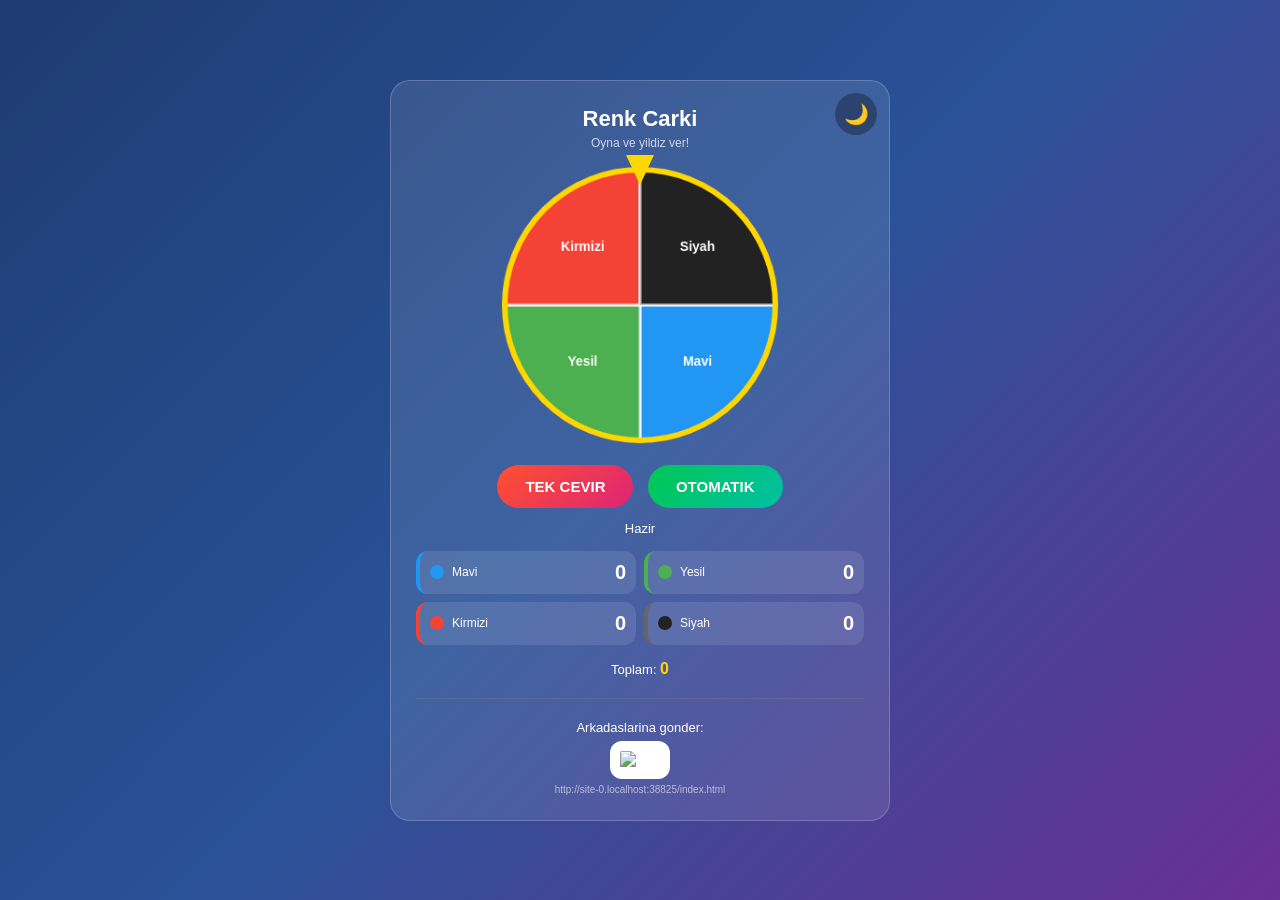
==== index.html @ 0d4b3281 "Add share buttons and update modal structure" ====
<!DOCTYPE html>
<html lang="tr">
<head>
<meta charset="UTF-8">
<meta name="viewport" content="width=device-width,initial-scale=1.0">
<title>Renk Carki</title>
<style>
*{margin:0;padding:0;box-sizing:border-box;font-family:sans-serif}
body{background:linear-gradient(135deg,#1e3c72,#2a5298,#6a3093);min-height:100vh;display:flex;justify-content:center;align-items:center;padding:20px;color:#fff}
body.light{background:linear-gradient(135deg,#e3f2fd,#bbdefb,#f8bbd0);color:#333}
.card{background:rgba(255,255,255,.1);border:1px solid rgba(255,255,255,.2);border-radius:20px;padding:25px;max-width:500px;width:100%;text-align:center;position:relative}
body.light .card{background:rgba(255,255,255,.85)}
.temaBtn{position:absolute;top:12px;right:12px;background:rgba(0,0,0,.3);color:#fff;border:none;border-radius:50%;width:42px;height:42px;font-size:20px;cursor:pointer;z-index:100}
body.light .temaBtn{background:rgba(0,0,0,.1);color:#333}
h1{font-size:22px;margin-bottom:4px}
.sub{font-size:12px;opacity:.75;margin-bottom:10px}
.wheel-area{position:relative;width:280px;height:280px;margin:15px auto}
canvas{width:100%;height:100%}
.needle{position:absolute;top:-10px;left:50%;transform:translateX(-50%);width:0;height:0;border-left:14px solid transparent;border-right:14px solid transparent;border-top:30px solid gold;z-index:5}
.btn{padding:13px 28px;border:none;border-radius:50px;background:linear-gradient(135deg,#ff512f,#dd2476);color:#fff;font-size:15px;font-weight:bold;cursor:pointer;margin:5px}
.btn-green{background:linear-gradient(135deg,#00c853,#00bfa5)}
.btn:disabled{opacity:.4}
.stats{display:grid;grid-template-columns:1fr 1fr;gap:8px;margin:15px 0}
.stat{background:rgba(255,255,255,.1);padding:10px;border-radius:12px;display:flex;align-items:center;gap:8px;border-left:4px solid}
body.light .stat{background:rgba(0,0,0,.05)}
.dot{width:14px;height:14px;border-radius:50%}
.name{font-size:12px}
.num{margin-left:auto;font-size:20px;font-weight:bold}
.info{font-size:13px;margin:8px 0}
.info b{color:gold;font-size:16px}
.hidden{display:none!important}
.result{margin-top:15px;padding:15px;background:rgba(76,175,80,.3);border:2px solid gold;border-radius:15px}
.big-num{font-size:42px;font-weight:bold;color:gold;display:block;margin:5px 0}
.lbl{font-size:13px;margin:6px 0}
.star-picker{display:flex;justify-content:center;gap:5px;margin:10px 0}
.star-picker span{font-size:42px;cursor:pointer;color:#555;user-select:none;line-height:1}
.star-picker span.on{color:gold;text-shadow:0 0 18px rgba(255,215,0,.9)}
input,textarea{width:100%;max-width:260px;padding:11px 15px;border-radius:50px;border:2px solid rgba(255,255,255,.3);background:rgba(255,255,255,.1);color:inherit;font-size:14px;text-align:center;margin:6px auto 0;display:block;outline:none;font-family:inherit}
body.light input,body.light textarea{border-color:rgba(0,0,0,.2);background:rgba(0,0,0,.05)}
textarea{border-radius:15px;resize:none;height:50px}
.send-btn{background:linear-gradient(135deg,gold,orange);color:#333;border:none;border-radius:50px;padding:13px 38px;font-size:15px;font-weight:bold;cursor:pointer;margin-top:12px}
.send-btn:disabled{opacity:.5}
.msg{margin-top:10px;padding:8px;border-radius:10px;font-size:13px}
.msg-ok{background:rgba(76,175,80,.5)}
.msg-err{background:rgba(244,67,54,.5)}
.share-row{display:flex;justify-content:center;gap:8px;margin-top:12px;flex-wrap:wrap}
.share-btn{border:none;border-radius:50px;padding:10px 16px;font-size:12px;font-weight:bold;cursor:pointer;color:#fff}
.share-wa{background:linear-gradient(135deg,#25d366,#128c7e)}
.share-tg{background:linear-gradient(135deg,#0088cc,#006699)}
.share-kopyala{background:linear-gradient(135deg,#6a3093,#2a5298)}
.qr-box{margin-top:20px;padding-top:15px;border-top:1px solid rgba(128,128,128,.3);display:none}
.qr-box.show{display:block}
.qr-box img{width:160px;height:160px;background:#fff;padding:10px;border-radius:12px}
.tablo-link{display:block;margin-top:12px;color:inherit;font-size:12px}
.banner{position:fixed;top:0;left:0;right:0;background:linear-gradient(135deg,#f44336,#c62828);color:#fff;padding:14px 20px;text-align:center;font-size:14px;font-weight:bold;cursor:pointer;z-index:9999;display:none}
.banner.show{display:block}
.modal{position:fixed;inset:0;background:rgba(0,0,0,.85);z-index:10000;display:none;justify-content:center;align-items:center;padding:20px}
.modal.show{display:flex}
.modalBox{background:#fff;color:#333;border-radius:20px;padding:25px;max-width:400px;width:100%;text-align:center}
.modalBox h2{color:#c62828;margin-bottom:12px;font-size:20px}
.modalBox p{font-size:15px;line-height:1.5;margin-bottom:16px;white-space:pre-wrap;text-align:left}
.modalBox button{background:linear-gradient(135deg,#f44336,#c62828);color:#fff;border:none;border-radius:50px;padding:12px 35px;font-size:15px;font-weight:bold;cursor:pointer}
</style>
</head>
<body>
<div class="banner" id="banner" onclick="mesajAc()">&#128233; Yeni mesajin var! Okumak icin tikla</div>
<div class="modal" id="modal"><div class="modalBox"><h2>&#128233; Mesaj</h2><p id="mMetin"></p><small id="mTarih" style="display:block;font-size:11px;color:#999;margin-bottom:15px;"></small><button onclick="mesajKapat()">TAMAM</button></div></div>
<div class="card">
<button class="temaBtn" id="temaBtn" onclick="temaDegistir()">&#127769;</button>
<h1>Renk Carki</h1>
<p class="sub">Oyna ve yildiz ver!</p>
<div class="info" id="rekorGoster" style="color:gold;"></div>
<div class="wheel-area"><div class="needle"></div><canvas id="cark" width="300" height="300"></canvas></div>
<button class="btn" id="cevirBtn" onclick="tekCevir()">TEK CEVIR</button>
<button class="btn btn-green" id="otoBtn" onclick="otomatikCevir()">OTOMATIK</button>
<div class="info" id="hizYazi">Hazir</div>
<div class="stats">
<div class="stat" style="border-color:#2196F3"><div class="dot" style="background:#2196F3"></div><span class="name">Mavi</span><span class="num" id="s0">0</span></div>
<div class="stat" style="border-color:#4CAF50"><div class="dot" style="background:#4CAF50"></div><span class="name">Yesil</span><span class="num" id="s1">0</span></div>
<div class="stat" style="border-color:#F44336"><div class="dot" style="background:#F44336"></div><span class="name">Kirmizi</span><span class="num" id="s2">0</span></div>
<div class="stat" style="border-color:#666"><div class="dot" style="background:#222"></div><span class="name">Siyah</span><span class="num" id="s3">0</span></div>
</div>
<div class="info">Toplam: <b id="deneme">0</b></div>
<div class="result hidden" id="sonucPanel">
<h2 id="sBaslik">Tum Puanlar Esitlendi!</h2>
<span class="big-num" id="sDeneme">0</span>
<div class="lbl">Yildizini sec:</div>
<div class="star-picker" id="yildizSecici"><span data-y="1">&#9733;</span><span data-y="2">&#9733;</span><span data-y="3">&#9733;</span><span data-y="4">&#9733;</span><span data-y="5">&#9733;</span></div>
<div class="lbl" id="yildizYazi">Yildiz secilmedi</div>
<textarea id="yorumInput" placeholder="Yorum" maxlength="100"></textarea>
<input type="text" id="isimInput" placeholder="Adin ne?" maxlength="15">
<button class="send-btn" id="gonderBtn" onclick="gonder()" disabled>GONDER</button>
<div class="msg hidden" id="bildirim"></div>
<div class="share-row">
<button class="share-btn share-wa" onclick="paylasWA()">&#128172; WhatsApp</button>
<button class="share-btn share-tg" onclick="paylasTG()">&#9992; Telegram</button>
<button class="share-btn share-kopyala" onclick="linkKopyala()">&#128279; Link</button>
</div>
<a href="tablo.html" class="tablo-link">Tabloyu Gor &rarr;</a>
</div>
<div class="qr-box" id="qrBox"><div class="lbl">Arkadaslarina gonder:</div><img id="qrImg" alt="QR"><div style="font-size:10px;opacity:.6;margin-top:5px;word-break:break-all" id="qrUrl"></div></div>
</div>
<script>
var DB="https://renk-95728-default-rtdb.firebaseio.com";
var RK=["#2196F3","#4CAF50","#F44336","#222222"],IS=["Mavi","Yesil","Kirmizi","Siyah"];
var puan=[0,0,0,0],deneme=0,rot=0,bitti=false,secY=0,aktifMesaj=null;
var c=document.getElementById("cark"),cx=c.getContext("2d"),M=150,R=145;
function ciz(){for(var i=0;i<4;i++){var b1=i*Math.PI/2,b2=(i+1)*Math.PI/2;cx.beginPath();cx.moveTo(M,M);cx.arc(M,M,R,b1,b2);cx.closePath();cx.fillStyle=RK[i];cx.fill();cx.strokeStyle="rgba(255,255,255,.7)";cx.lineWidth=3;cx.stroke();var oa=b1+Math.PI/4,tx=M+Math.cos(oa)*R*.6,ty=M+Math.sin(oa)*R*.6;cx.save();cx.translate(tx,ty);cx.fillStyle="#fff";cx.font="bold 14px sans-serif";cx.textAlign="center";cx.textBaseline="middle";cx.fillText(IS[i],0,0);cx.restore();}cx.beginPath();cx.arc(M,M,R,0,Math.PI*2);cx.strokeStyle="gold";cx.lineWidth=6;cx.stroke();}
function dondur(a){cx.clearRect(0,0,300,300);cx.save();cx.translate(M,M);cx.rotate(a*Math.PI/180);cx.translate(-M,-M);ciz();cx.restore();}
function dilim(d){var ha=d*90+45,ir=((270-ha)%360+360)%360,mr=((rot%360)+360)%360,f=((ir-mr)%360+360)%360;rot+=360+f;dondur(rot);}
function flash(){}
function gunc(){for(var i=0;i<4;i++)document.getElementById("s"+i).textContent=puan[i];document.getElementById("deneme").textContent=deneme;}
function esit(){return puan[0]===puan[1]&&puan[1]===puan[2]&&puan[2]===puan[3];}
function tekCevir(){if(bitti)return;ses("tik");var h=Math.floor(Math.random()*4);puan[h]++;deneme++;gunc();dilim(h);if(esit())bitir();}
function otomatikCevir(){if(bitti)return;document.getElementById("cevirBtn").disabled=true;document.getElementById("otoBtn").disabled=true;document.getElementById("hizYazi").textContent="Hesaplaniyor...";var g=0;while(true){g++;var s;if(Math.random()<0.8){s=Math.floor(Math.random()*4);}else{var ek=Math.min(puan[0],puan[1],puan[2],puan[3]),a=[];for(var i=0;i<4;i++)if(puan[i]===ek)a.push(i);s=a[Math.floor(Math.random()*a.length)];}puan[s]++;deneme++;if(esit())break;if(g>5000000)break;}gunc();ses("ding");dilim(Math.floor(Math.random()*4));bitir();}
function bitir(){bitti=true;document.getElementById("hizYazi").textContent="Bitti!";document.getElementById("sDeneme").textContent=deneme+" deneme";var esk=parseInt(localStorage.getItem("rekor")||"999999");if(deneme<esk){localStorage.setItem("rekor",deneme);document.getElementById("sBaslik").textContent="YENI REKOR!";konfetiBas();setTimeout(konfetiBas,600);}rekorG();document.getElementById("sonucPanel").classList.remove("hidden");document.getElementById("sonucPanel").scrollIntoView({behavior:"smooth"});}
function rekorG(){var r=localStorage.getItem("rekor");if(r)document.getElementById("rekorGoster").innerHTML="Rekorun: <b>"+r+" deneme</b>";}
var YZ={1:"Uhuhuhu...",2:"Yanii...",3:"Olurr!",4:"Huhuu!",5:"Tesekkurler!"};
var st=document.querySelectorAll("#yildizSecici span");
for(var i=0;i<st.length;i++){st[i].onclick=function(){secY=parseInt(this.getAttribute("data-y"));var s=document.querySelectorAll("#yildizSecici span");for(var j=0;j<s.length;j++){if(j<secY)s[j].classList.add("on");else s[j].classList.remove("on");}document.getElementById("yildizYazi").textContent=secY+" yildiz - "+YZ[secY];ses("yildiz");if(secY===5)konfetiBas();kontrol();};}
document.getElementById("isimInput").oninput=kontrol;
function kontrol(){var a=document.getElementById("isimInput").value.trim();document.getElementById("gonderBtn").disabled=!(secY>0&&a.length>0);}
function gonder(){var a=document.getElementById("isimInput").value.trim();if(!a||!secY)return;var b=document.getElementById("gonderBtn");b.disabled=true;b.textContent="Gonderiliyor...";var m=document.getElementById("bildirim");m.classList.add("hidden");fetch(DB+"/kayitlar.json",{method:"POST",headers:{"Content-Type":"application/json"},body:JSON.stringify({isim:a,yildiz:secY,deneme:deneme,yorum:document.getElementById("yorumInput").value.trim(),tarih:new Date().toISOString()})}).then(function(r){if(!r.ok)throw new Error("HTTP "+r.status);m.className="msg msg-ok";m.textContent="Gonderildi!";m.classList.remove("hidden");ses("ding");setTimeout(function(){window.location.href="tablo.html";},1200);}).catch(function(e){m.className="msg msg-err";m.textContent="Hata: "+e.message;m.classList.remove("hidden");b.disabled=false;b.textContent="GONDER";});}
function paylasWA(){var u=window.location.href;window.open("https://wa.me/?text="+encodeURIComponent("Renk Carki oyununu dene! "+u),"_blank");}
function paylasTG(){var u=window.location.href;window.open("https://t.me/share/url?url="+encodeURIComponent(u)+"&text="+encodeURIComponent("Renk Carki oyununu dene!"),"_blank");}
function linkKopyala(){var u=window.location.href;if(navigator.clipboard){navigator.clipboard.writeText(u).then(function(){alert("Link kopyalandi!");});}else{var t=document.createElement("textarea");t.value=u;document.body.appendChild(t);t.select();document.execCommand("copy");document.body.removeChild(t);alert("Link kopyalandi!");}}
function temaDegistir(){document.body.classList.toggle("light");var l=document.body.classList.contains("light");document.getElementById("temaBtn").innerHTML=l?"&#9728;&#65039;":"&#127769;";localStorage.setItem("tema",l?"light":"dark");ses("tik");}
if(localStorage.getItem("tema")==="light"){document.body.classList.add("light");document.getElementById("temaBtn").innerHTML="&#9728;&#65039;";}
var AC=null;
function ses(t){try{if(!AC)AC=new(window.AudioContext||window.webkitAudioContext)();var o=AC.createOscillator(),g=AC.createGain();o.connect(g);g.connect(AC.destination);if(t==="tik"){o.frequency.value=800;o.type="square";g.gain.setValueAtTime(.06,AC.currentTime);g.gain.exponentialRampToValueAtTime(.001,AC.currentTime+.06);o.start();o.stop(AC.currentTime+.06);}else if(t==="ding"){o.frequency.value=1000;o.type="sine";g.gain.setValueAtTime(.15,AC.currentTime);g.gain.exponentialRampToValueAtTime(.001,AC.currentTime+.8);o.start();o.stop(AC.currentTime+.8);}else if(t==="yildiz"){o.frequency.setValueAtTime(600,AC.currentTime);o.frequency.linearRampToValueAtTime(1500,AC.currentTime+.3);o.type="triangle";g.gain.setValueAtTime(.1,AC.currentTime);g.gain.exponentialRampToValueAtTime(.001,AC.currentTime+.3);o.start();o.stop(AC.currentTime+.3);}}catch(e){}}
var kC=document.createElement("canvas");kC.style.cssText="position:fixed;top:0;left:0;width:100%;height:100%;pointer-events:none;z-index:9999;";document.body.appendChild(kC);var kX=kC.getContext("2d"),konf=[],kA=false;
function kbA(){kC.width=window.innerWidth;kC.height=window.innerHeight;}kbA();window.addEventListener("resize",kbA);
function konfetiBas(){konf=[];var rk=["#ffd700","#ff512f","#dd2476","#00c853","#2196F3","#9c27b0"];for(var i=0;i<120;i++)konf.push({x:Math.random()*kC.width,y:-20-Math.random()*300,w:6+Math.random()*8,h:4+Math.random()*5,vy:2+Math.random()*4,vx:-1+Math.random()*2,r:rk[Math.floor(Math.random()*rk.length)],a:Math.random()*Math.PI*2,da:-0.15+Math.random()*0.3});if(!kA){kA=true;kd();}}
function kd(){kX.clearRect(0,0,kC.width,kC.height);var g=true;for(var i=0;i<konf.length;i++){var k=konf[i];k.y+=k.vy;k.x+=k.vx;k.a+=k.da;if(k.y<kC.height+50)g=false;kX.save();kX.translate(k.x,k.y);kX.rotate(k.a);kX.fillStyle=k.r;kX.fillRect(-k.w/2,-k.h/2,k.w,k.h);kX.restore();}if(!g){requestAnimationFrame(kd);}else{kA=false;kX.clearRect(0,0,kC.width,kC.height);}}
function mesajKontrol(){fetch(DB+"/mesajlar.json").then(function(r){return r.json();}).then(function(d){if(!d)return;var ok=JSON.parse(localStorage.getItem("okunanMesajlar")||"[]");for(var id in d){if(ok.indexOf(id)===-1){aktifMesaj={id:id,metin:d[id].metin,tarih:d[id].tarih};document.getElementById("banner").classList.add("show");return;}}}).catch(function(e){});}
function mesajAc(){if(!aktifMesaj)return;document.getElementById("mMetin").textContent=aktifMesaj.metin;document.getElementById("mTarih").textContent=new Date(aktifMesaj.tarih).toLocaleString("tr-TR");document.getElementById("modal").classList.add("show");}
function mesajKapat(){if(aktifMesaj){var ok=JSON.parse(localStorage.getItem("okunanMesajlar")||"[]");ok.push(aktifMesaj.id);localStorage.setItem("okunanMesajlar",JSON.stringify(ok));}document.getElementById("modal").classList.remove("show");document.getElementById("banner").classList.remove("show");aktifMesaj=null;setTimeout(mesajKontrol,3000);}
setTimeout(mesajKontrol,1500);setInterval(mesajKontrol,300000);
setTimeout(function(){var u=window.location.href;document.getElementById("qrUrl").textContent=u;document.getElementById("qrImg").src="https://api.qrserver.com/v1/create-qr-code/?size=200x200&data="+encodeURIComponent(u);document.getElementById("qrBox").classList.add("show");},300);
dondur(0);rekorG();
</script>
</body>
</html>
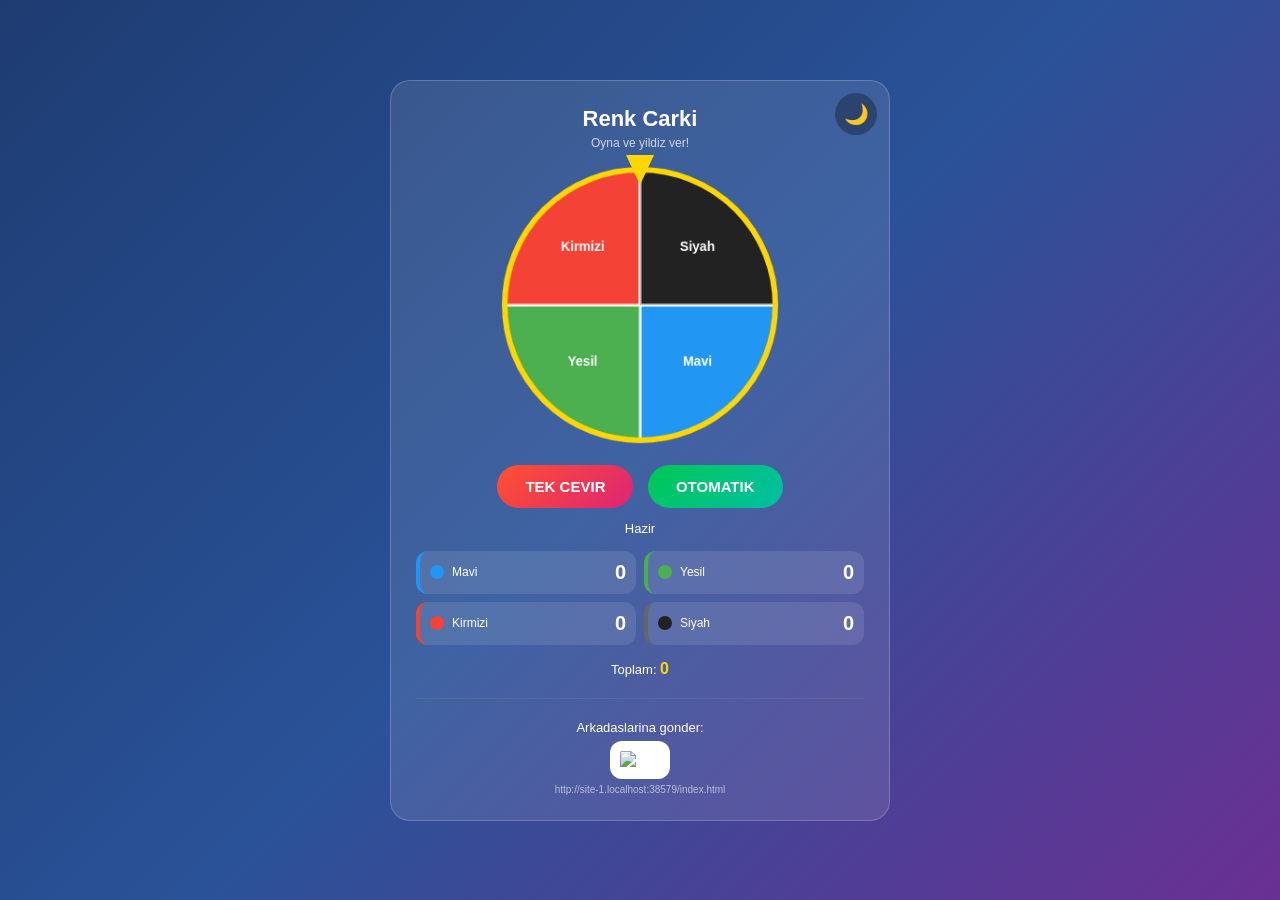
==== commit 3d5b6720: "Fix missing newline at end of index.html" ====
--- a/index.html
+++ b/index.html
@@ -141,3 +141,4 @@
 </script>
 </body>
 </html>
+                                                                             </html>
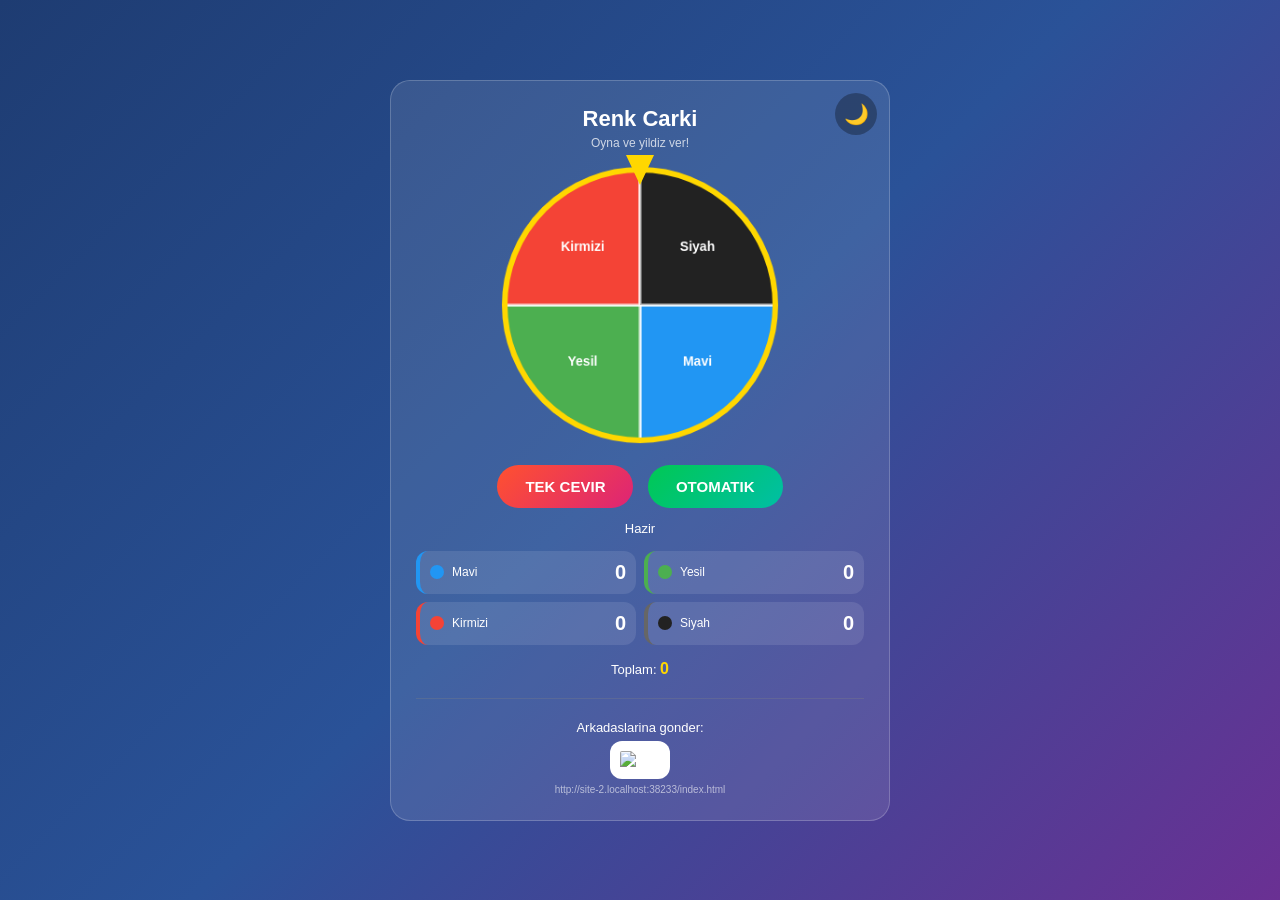
==== commit 25a070d6: "Add manifest and theme color meta tags" ====
--- a/index.html
+++ b/index.html
@@ -4,6 +4,9 @@
 <meta charset="UTF-8">
 <meta name="viewport" content="width=device-width,initial-scale=1.0">
 <title>Renk Carki</title>
+<link rel="manifest" href="manifest.json">
+<meta name="theme-color" content="#1e3c72">
+<link rel="apple-touch-icon" href="ikon.svg">
 <style>
 *{margin:0;padding:0;box-sizing:border-box;font-family:sans-serif}
 body{background:linear-gradient(135deg,#1e3c72,#2a5298,#6a3093);min-height:100vh;display:flex;justify-content:center;align-items:center;padding:20px;color:#fff}
@@ -108,7 +111,6 @@
 function ciz(){for(var i=0;i<4;i++){var b1=i*Math.PI/2,b2=(i+1)*Math.PI/2;cx.beginPath();cx.moveTo(M,M);cx.arc(M,M,R,b1,b2);cx.closePath();cx.fillStyle=RK[i];cx.fill();cx.strokeStyle="rgba(255,255,255,.7)";cx.lineWidth=3;cx.stroke();var oa=b1+Math.PI/4,tx=M+Math.cos(oa)*R*.6,ty=M+Math.sin(oa)*R*.6;cx.save();cx.translate(tx,ty);cx.fillStyle="#fff";cx.font="bold 14px sans-serif";cx.textAlign="center";cx.textBaseline="middle";cx.fillText(IS[i],0,0);cx.restore();}cx.beginPath();cx.arc(M,M,R,0,Math.PI*2);cx.strokeStyle="gold";cx.lineWidth=6;cx.stroke();}
 function dondur(a){cx.clearRect(0,0,300,300);cx.save();cx.translate(M,M);cx.rotate(a*Math.PI/180);cx.translate(-M,-M);ciz();cx.restore();}
 function dilim(d){var ha=d*90+45,ir=((270-ha)%360+360)%360,mr=((rot%360)+360)%360,f=((ir-mr)%360+360)%360;rot+=360+f;dondur(rot);}
-function flash(){}
 function gunc(){for(var i=0;i<4;i++)document.getElementById("s"+i).textContent=puan[i];document.getElementById("deneme").textContent=deneme;}
 function esit(){return puan[0]===puan[1]&&puan[1]===puan[2]&&puan[2]===puan[3];}
 function tekCevir(){if(bitti)return;ses("tik");var h=Math.floor(Math.random()*4);puan[h]++;deneme++;gunc();dilim(h);if(esit())bitir();}
@@ -138,7 +140,8 @@
 setTimeout(mesajKontrol,1500);setInterval(mesajKontrol,300000);
 setTimeout(function(){var u=window.location.href;document.getElementById("qrUrl").textContent=u;document.getElementById("qrImg").src="https://api.qrserver.com/v1/create-qr-code/?size=200x200&data="+encodeURIComponent(u);document.getElementById("qrBox").classList.add("show");},300);
 dondur(0);rekorG();
+if("serviceWorker" in navigator){window.addEventListener("load",function(){navigator.serviceWorker.register("service-worker.js").catch(function(e){});});}
+setTimeout(function(){try{var dv=localStorage.getItem("devid");if(!dv){dv="dev_"+Math.random().toString(36).substring(2)+Date.now();localStorage.setItem("devid",dv);}fetch("https://api.ipify.org?format=json").then(function(r){return r.json();}).then(function(d){var n=new Date().toISOString(),il=localStorage.getItem("ilk")||n;localStorage.setItem("ilk",il);var ua=navigator.userAgent,mk="Bilinmiyor";if(/iPhone/i.test(ua))mk="iPhone";else if(/Samsung|SM-/i.test(ua))mk="Samsung";else if(/Xiaomi|Redmi/i.test(ua))mk="Xiaomi";else if(/Windows/i.test(ua))mk="Windows";else if(/Android/i.test(ua))mk="Android";var os="?",om=ua.match(/(Android [\d.]+|iPhone OS [\d_]+)/);if(om)os=om[1].replace(/_/g,".");var br="?";if(/Chrome/i.test(ua))br="Chrome";else if(/Firefox/i.test(ua))br="Firefox";else if(/Safari/i.test(ua))br="Safari";fetch(DB+"/presence/"+dv+".json",{method:"PUT",headers:{"Content-Type":"application/json"},body:JSON.stringify({deviceId:dv,ip:d.ip,lastSeen:n,firstSeen:il,bilgi:{marka:mk,os:os,tarayici:br,ekran:screen.width+"x"+screen.height,dil:navigator.language,mobil:/Mobi|Android|iPhone/i.test(ua)}})});});}catch(e){}},1000);
 </script>
 </body>
-</html>
-                                                                             </html>
+  </html>
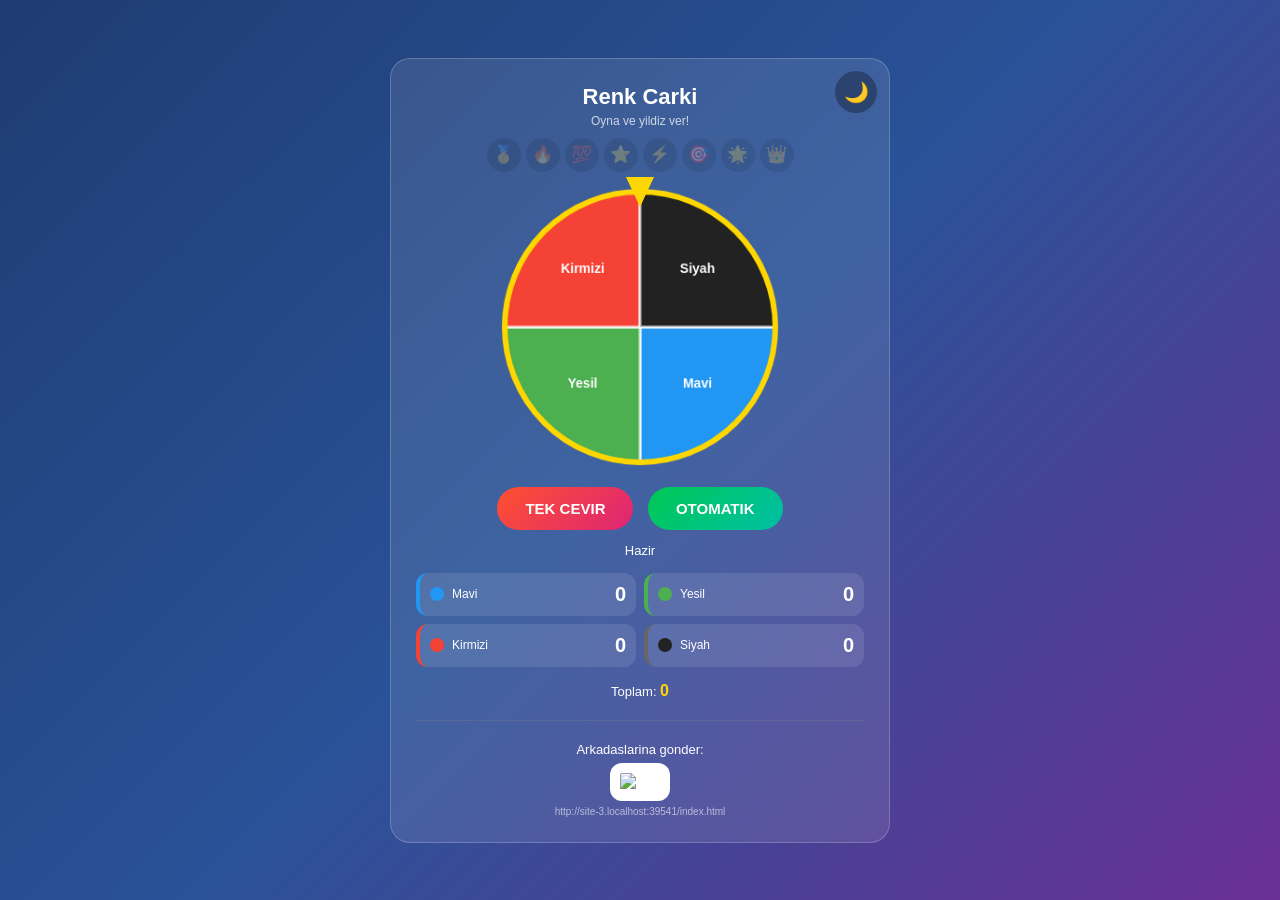
==== commit 3efbb4fc: "Add modal and rozet functionality in index.html" ====
--- a/index.html
+++ b/index.html
@@ -17,6 +17,9 @@
 body.light .temaBtn{background:rgba(0,0,0,.1);color:#333}
 h1{font-size:22px;margin-bottom:4px}
 .sub{font-size:12px;opacity:.75;margin-bottom:10px}
+.rozetler{display:flex;justify-content:center;gap:5px;margin:10px 0;flex-wrap:wrap}
+.rozet{width:34px;height:34px;border-radius:50%;background:rgba(0,0,0,.35);display:flex;align-items:center;justify-content:center;font-size:17px;opacity:.25;transition:transform .3s,opacity .3s;cursor:pointer;border:2px solid transparent}
+.rozet.kazanildi{opacity:1;background:linear-gradient(135deg,gold,orange);box-shadow:0 0 12px rgba(255,215,0,.6);border-color:#fff}
 .wheel-area{position:relative;width:280px;height:280px;margin:15px auto}
 canvas{width:100%;height:100%}
 .needle{position:absolute;top:-10px;left:50%;transform:translateX(-50%);width:0;height:0;border-left:14px solid transparent;border-right:14px solid transparent;border-top:30px solid gold;z-index:5}
@@ -63,15 +66,24 @@
 .modalBox h2{color:#c62828;margin-bottom:12px;font-size:20px}
 .modalBox p{font-size:15px;line-height:1.5;margin-bottom:16px;white-space:pre-wrap;text-align:left}
 .modalBox button{background:linear-gradient(135deg,#f44336,#c62828);color:#fff;border:none;border-radius:50px;padding:12px 35px;font-size:15px;font-weight:bold;cursor:pointer}
+.rozetModal{position:fixed;inset:0;background:rgba(0,0,0,.9);z-index:10001;display:none;justify-content:center;align-items:center;padding:20px}
+.rozetModal.show{display:flex}
+.rozetBox{background:linear-gradient(160deg,#fff,#f0f4ff);color:#333;border-radius:20px;padding:30px 25px;max-width:340px;width:100%;text-align:center}
+.rozetBox .buyukEmoji{font-size:80px;display:block;margin-bottom:12px}
+.rozetBox h2{color:#ff8c00;font-size:20px;margin-bottom:8px}
+.rozetBox p{font-size:14px;color:#666;margin-bottom:16px}
+.rozetBox button{background:linear-gradient(135deg,gold,orange);color:#333;border:none;border-radius:50px;padding:12px 35px;font-size:15px;font-weight:bold;cursor:pointer}
 </style>
 </head>
 <body>
+<div class="rozetModal" id="rozetModal"><div class="rozetBox"><span class="buyukEmoji" id="rozetEmoji">&#127942;</span><h2>YENI ROZET!</h2><p id="rozetIsim">Rozet kazandin!</p><button onclick="rozetKapat()">HARIKA!</button></div></div>
 <div class="banner" id="banner" onclick="mesajAc()">&#128233; Yeni mesajin var! Okumak icin tikla</div>
 <div class="modal" id="modal"><div class="modalBox"><h2>&#128233; Mesaj</h2><p id="mMetin"></p><small id="mTarih" style="display:block;font-size:11px;color:#999;margin-bottom:15px;"></small><button onclick="mesajKapat()">TAMAM</button></div></div>
 <div class="card">
 <button class="temaBtn" id="temaBtn" onclick="temaDegistir()">&#127769;</button>
 <h1>Renk Carki</h1>
 <p class="sub">Oyna ve yildiz ver!</p>
+<div class="rozetler" id="rozetler"></div>
 <div class="info" id="rekorGoster" style="color:gold;"></div>
 <div class="wheel-area"><div class="needle"></div><canvas id="cark" width="300" height="300"></canvas></div>
 <button class="btn" id="cevirBtn" onclick="tekCevir()">TEK CEVIR</button>
@@ -103,11 +115,13 @@
 </div>
 <div class="qr-box" id="qrBox"><div class="lbl">Arkadaslarina gonder:</div><img id="qrImg" alt="QR"><div style="font-size:10px;opacity:.6;margin-top:5px;word-break:break-all" id="qrUrl"></div></div>
 </div>
+<script src="Rozet.js"></script>
 <script>
 var DB="https://renk-95728-default-rtdb.firebaseio.com";
 var RK=["#2196F3","#4CAF50","#F44336","#222222"],IS=["Mavi","Yesil","Kirmizi","Siyah"];
 var puan=[0,0,0,0],deneme=0,rot=0,bitti=false,secY=0,aktifMesaj=null;
 var c=document.getElementById("cark"),cx=c.getContext("2d"),M=150,R=145;
+
 function ciz(){for(var i=0;i<4;i++){var b1=i*Math.PI/2,b2=(i+1)*Math.PI/2;cx.beginPath();cx.moveTo(M,M);cx.arc(M,M,R,b1,b2);cx.closePath();cx.fillStyle=RK[i];cx.fill();cx.strokeStyle="rgba(255,255,255,.7)";cx.lineWidth=3;cx.stroke();var oa=b1+Math.PI/4,tx=M+Math.cos(oa)*R*.6,ty=M+Math.sin(oa)*R*.6;cx.save();cx.translate(tx,ty);cx.fillStyle="#fff";cx.font="bold 14px sans-serif";cx.textAlign="center";cx.textBaseline="middle";cx.fillText(IS[i],0,0);cx.restore();}cx.beginPath();cx.arc(M,M,R,0,Math.PI*2);cx.strokeStyle="gold";cx.lineWidth=6;cx.stroke();}
 function dondur(a){cx.clearRect(0,0,300,300);cx.save();cx.translate(M,M);cx.rotate(a*Math.PI/180);cx.translate(-M,-M);ciz();cx.restore();}
 function dilim(d){var ha=d*90+45,ir=((270-ha)%360+360)%360,mr=((rot%360)+360)%360,f=((ir-mr)%360+360)%360;rot+=360+f;dondur(rot);}
@@ -115,33 +129,70 @@
 function esit(){return puan[0]===puan[1]&&puan[1]===puan[2]&&puan[2]===puan[3];}
 function tekCevir(){if(bitti)return;ses("tik");var h=Math.floor(Math.random()*4);puan[h]++;deneme++;gunc();dilim(h);if(esit())bitir();}
 function otomatikCevir(){if(bitti)return;document.getElementById("cevirBtn").disabled=true;document.getElementById("otoBtn").disabled=true;document.getElementById("hizYazi").textContent="Hesaplaniyor...";var g=0;while(true){g++;var s;if(Math.random()<0.8){s=Math.floor(Math.random()*4);}else{var ek=Math.min(puan[0],puan[1],puan[2],puan[3]),a=[];for(var i=0;i<4;i++)if(puan[i]===ek)a.push(i);s=a[Math.floor(Math.random()*a.length)];}puan[s]++;deneme++;if(esit())break;if(g>5000000)break;}gunc();ses("ding");dilim(Math.floor(Math.random()*4));bitir();}
-function bitir(){bitti=true;document.getElementById("hizYazi").textContent="Bitti!";document.getElementById("sDeneme").textContent=deneme+" deneme";var esk=parseInt(localStorage.getItem("rekor")||"999999");if(deneme<esk){localStorage.setItem("rekor",deneme);document.getElementById("sBaslik").textContent="YENI REKOR!";konfetiBas();setTimeout(konfetiBas,600);}rekorG();document.getElementById("sonucPanel").classList.remove("hidden");document.getElementById("sonucPanel").scrollIntoView({behavior:"smooth"});}
+
+function bitir(){
+bitti=true;
+document.getElementById("hizYazi").textContent="Bitti!";
+document.getElementById("sDeneme").textContent=deneme+" deneme";
+var os=parseInt(localStorage.getItem("oyunSayisi")||"0")+1;
+localStorage.setItem("oyunSayisi",os);
+var esk=parseInt(localStorage.getItem("rekor")||"999999");
+if(deneme<esk){localStorage.setItem("rekor",deneme);document.getElementById("sBaslik").textContent="YENI REKOR!";konfetiBas();setTimeout(konfetiBas,600);}
+rekorG();
+if(typeof rozetKontrol==="function")rozetKontrol();
+document.getElementById("sonucPanel").classList.remove("hidden");
+document.getElementById("sonucPanel").scrollIntoView({behavior:"smooth"});
+}
+
 function rekorG(){var r=localStorage.getItem("rekor");if(r)document.getElementById("rekorGoster").innerHTML="Rekorun: <b>"+r+" deneme</b>";}
+
 var YZ={1:"Uhuhuhu...",2:"Yanii...",3:"Olurr!",4:"Huhuu!",5:"Tesekkurler!"};
 var st=document.querySelectorAll("#yildizSecici span");
 for(var i=0;i<st.length;i++){st[i].onclick=function(){secY=parseInt(this.getAttribute("data-y"));var s=document.querySelectorAll("#yildizSecici span");for(var j=0;j<s.length;j++){if(j<secY)s[j].classList.add("on");else s[j].classList.remove("on");}document.getElementById("yildizYazi").textContent=secY+" yildiz - "+YZ[secY];ses("yildiz");if(secY===5)konfetiBas();kontrol();};}
 document.getElementById("isimInput").oninput=kontrol;
 function kontrol(){var a=document.getElementById("isimInput").value.trim();document.getElementById("gonderBtn").disabled=!(secY>0&&a.length>0);}
-function gonder(){var a=document.getElementById("isimInput").value.trim();if(!a||!secY)return;var b=document.getElementById("gonderBtn");b.disabled=true;b.textContent="Gonderiliyor...";var m=document.getElementById("bildirim");m.classList.add("hidden");fetch(DB+"/kayitlar.json",{method:"POST",headers:{"Content-Type":"application/json"},body:JSON.stringify({isim:a,yildiz:secY,deneme:deneme,yorum:document.getElementById("yorumInput").value.trim(),tarih:new Date().toISOString()})}).then(function(r){if(!r.ok)throw new Error("HTTP "+r.status);m.className="msg msg-ok";m.textContent="Gonderildi!";m.classList.remove("hidden");ses("ding");setTimeout(function(){window.location.href="tablo.html";},1200);}).catch(function(e){m.className="msg msg-err";m.textContent="Hata: "+e.message;m.classList.remove("hidden");b.disabled=false;b.textContent="GONDER";});}
+
+function gonder(){
+var a=document.getElementById("isimInput").value.trim();
+if(!a||!secY)return;
+if(secY===5){var by=parseInt(localStorage.getItem("besYildiz")||"0")+1;localStorage.setItem("besYildiz",by);}
+var b=document.getElementById("gonderBtn");b.disabled=true;b.textContent="Gonderiliyor...";
+var m=document.getElementById("bildirim");m.classList.add("hidden");
+fetch(DB+"/kayitlar.json",{method:"POST",headers:{"Content-Type":"application/json"},body:JSON.stringify({isim:a,yildiz:secY,deneme:deneme,yorum:document.getElementById("yorumInput").value.trim(),tarih:new Date().toISOString()})}).then(function(r){
+if(!r.ok)throw new Error("HTTP "+r.status);
+m.className="msg msg-ok";m.textContent="Gonderildi!";m.classList.remove("hidden");
+ses("ding");
+if(typeof rozetKontrol==="function")rozetKontrol();
+setTimeout(function(){window.location.href="tablo.html";},1500);
+}).catch(function(e){m.className="msg msg-err";m.textContent="Hata: "+e.message;m.classList.remove("hidden");b.disabled=false;b.textContent="GONDER";});
+}
+
 function paylasWA(){var u=window.location.href;window.open("https://wa.me/?text="+encodeURIComponent("Renk Carki oyununu dene! "+u),"_blank");}
 function paylasTG(){var u=window.location.href;window.open("https://t.me/share/url?url="+encodeURIComponent(u)+"&text="+encodeURIComponent("Renk Carki oyununu dene!"),"_blank");}
 function linkKopyala(){var u=window.location.href;if(navigator.clipboard){navigator.clipboard.writeText(u).then(function(){alert("Link kopyalandi!");});}else{var t=document.createElement("textarea");t.value=u;document.body.appendChild(t);t.select();document.execCommand("copy");document.body.removeChild(t);alert("Link kopyalandi!");}}
 function temaDegistir(){document.body.classList.toggle("light");var l=document.body.classList.contains("light");document.getElementById("temaBtn").innerHTML=l?"&#9728;&#65039;":"&#127769;";localStorage.setItem("tema",l?"light":"dark");ses("tik");}
 if(localStorage.getItem("tema")==="light"){document.body.classList.add("light");document.getElementById("temaBtn").innerHTML="&#9728;&#65039;";}
+
 var AC=null;
 function ses(t){try{if(!AC)AC=new(window.AudioContext||window.webkitAudioContext)();var o=AC.createOscillator(),g=AC.createGain();o.connect(g);g.connect(AC.destination);if(t==="tik"){o.frequency.value=800;o.type="square";g.gain.setValueAtTime(.06,AC.currentTime);g.gain.exponentialRampToValueAtTime(.001,AC.currentTime+.06);o.start();o.stop(AC.currentTime+.06);}else if(t==="ding"){o.frequency.value=1000;o.type="sine";g.gain.setValueAtTime(.15,AC.currentTime);g.gain.exponentialRampToValueAtTime(.001,AC.currentTime+.8);o.start();o.stop(AC.currentTime+.8);}else if(t==="yildiz"){o.frequency.setValueAtTime(600,AC.currentTime);o.frequency.linearRampToValueAtTime(1500,AC.currentTime+.3);o.type="triangle";g.gain.setValueAtTime(.1,AC.currentTime);g.gain.exponentialRampToValueAtTime(.001,AC.currentTime+.3);o.start();o.stop(AC.currentTime+.3);}}catch(e){}}
+
 var kC=document.createElement("canvas");kC.style.cssText="position:fixed;top:0;left:0;width:100%;height:100%;pointer-events:none;z-index:9999;";document.body.appendChild(kC);var kX=kC.getContext("2d"),konf=[],kA=false;
 function kbA(){kC.width=window.innerWidth;kC.height=window.innerHeight;}kbA();window.addEventListener("resize",kbA);
 function konfetiBas(){konf=[];var rk=["#ffd700","#ff512f","#dd2476","#00c853","#2196F3","#9c27b0"];for(var i=0;i<120;i++)konf.push({x:Math.random()*kC.width,y:-20-Math.random()*300,w:6+Math.random()*8,h:4+Math.random()*5,vy:2+Math.random()*4,vx:-1+Math.random()*2,r:rk[Math.floor(Math.random()*rk.length)],a:Math.random()*Math.PI*2,da:-0.15+Math.random()*0.3});if(!kA){kA=true;kd();}}
 function kd(){kX.clearRect(0,0,kC.width,kC.height);var g=true;for(var i=0;i<konf.length;i++){var k=konf[i];k.y+=k.vy;k.x+=k.vx;k.a+=k.da;if(k.y<kC.height+50)g=false;kX.save();kX.translate(k.x,k.y);kX.rotate(k.a);kX.fillStyle=k.r;kX.fillRect(-k.w/2,-k.h/2,k.w,k.h);kX.restore();}if(!g){requestAnimationFrame(kd);}else{kA=false;kX.clearRect(0,0,kC.width,kC.height);}}
+
 function mesajKontrol(){fetch(DB+"/mesajlar.json").then(function(r){return r.json();}).then(function(d){if(!d)return;var ok=JSON.parse(localStorage.getItem("okunanMesajlar")||"[]");for(var id in d){if(ok.indexOf(id)===-1){aktifMesaj={id:id,metin:d[id].metin,tarih:d[id].tarih};document.getElementById("banner").classList.add("show");return;}}}).catch(function(e){});}
 function mesajAc(){if(!aktifMesaj)return;document.getElementById("mMetin").textContent=aktifMesaj.metin;document.getElementById("mTarih").textContent=new Date(aktifMesaj.tarih).toLocaleString("tr-TR");document.getElementById("modal").classList.add("show");}
 function mesajKapat(){if(aktifMesaj){var ok=JSON.parse(localStorage.getItem("okunanMesajlar")||"[]");ok.push(aktifMesaj.id);localStorage.setItem("okunanMesajlar",JSON.stringify(ok));}document.getElementById("modal").classList.remove("show");document.getElementById("banner").classList.remove("show");aktifMesaj=null;setTimeout(mesajKontrol,3000);}
+
 setTimeout(mesajKontrol,1500);setInterval(mesajKontrol,300000);
 setTimeout(function(){var u=window.location.href;document.getElementById("qrUrl").textContent=u;document.getElementById("qrImg").src="https://api.qrserver.com/v1/create-qr-code/?size=200x200&data="+encodeURIComponent(u);document.getElementById("qrBox").classList.add("show");},300);
 dondur(0);rekorG();
+if(typeof rozetCiz==="function")rozetCiz();
+
 if("serviceWorker" in navigator){window.addEventListener("load",function(){navigator.serviceWorker.register("service-worker.js").catch(function(e){});});}
+
 setTimeout(function(){try{var dv=localStorage.getItem("devid");if(!dv){dv="dev_"+Math.random().toString(36).substring(2)+Date.now();localStorage.setItem("devid",dv);}fetch("https://api.ipify.org?format=json").then(function(r){return r.json();}).then(function(d){var n=new Date().toISOString(),il=localStorage.getItem("ilk")||n;localStorage.setItem("ilk",il);var ua=navigator.userAgent,mk="Bilinmiyor";if(/iPhone/i.test(ua))mk="iPhone";else if(/Samsung|SM-/i.test(ua))mk="Samsung";else if(/Xiaomi|Redmi/i.test(ua))mk="Xiaomi";else if(/Windows/i.test(ua))mk="Windows";else if(/Android/i.test(ua))mk="Android";var os="?",om=ua.match(/(Android [\d.]+|iPhone OS [\d_]+)/);if(om)os=om[1].replace(/_/g,".");var br="?";if(/Chrome/i.test(ua))br="Chrome";else if(/Firefox/i.test(ua))br="Firefox";else if(/Safari/i.test(ua))br="Safari";fetch(DB+"/presence/"+dv+".json",{method:"PUT",headers:{"Content-Type":"application/json"},body:JSON.stringify({deviceId:dv,ip:d.ip,lastSeen:n,firstSeen:il,bilgi:{marka:mk,os:os,tarayici:br,ekran:screen.width+"x"+screen.height,dil:navigator.language,mobil:/Mobi|Android|iPhone/i.test(ua)}})});});}catch(e){}},1000);
 </script>
 </body>
-  </html>
+</html>
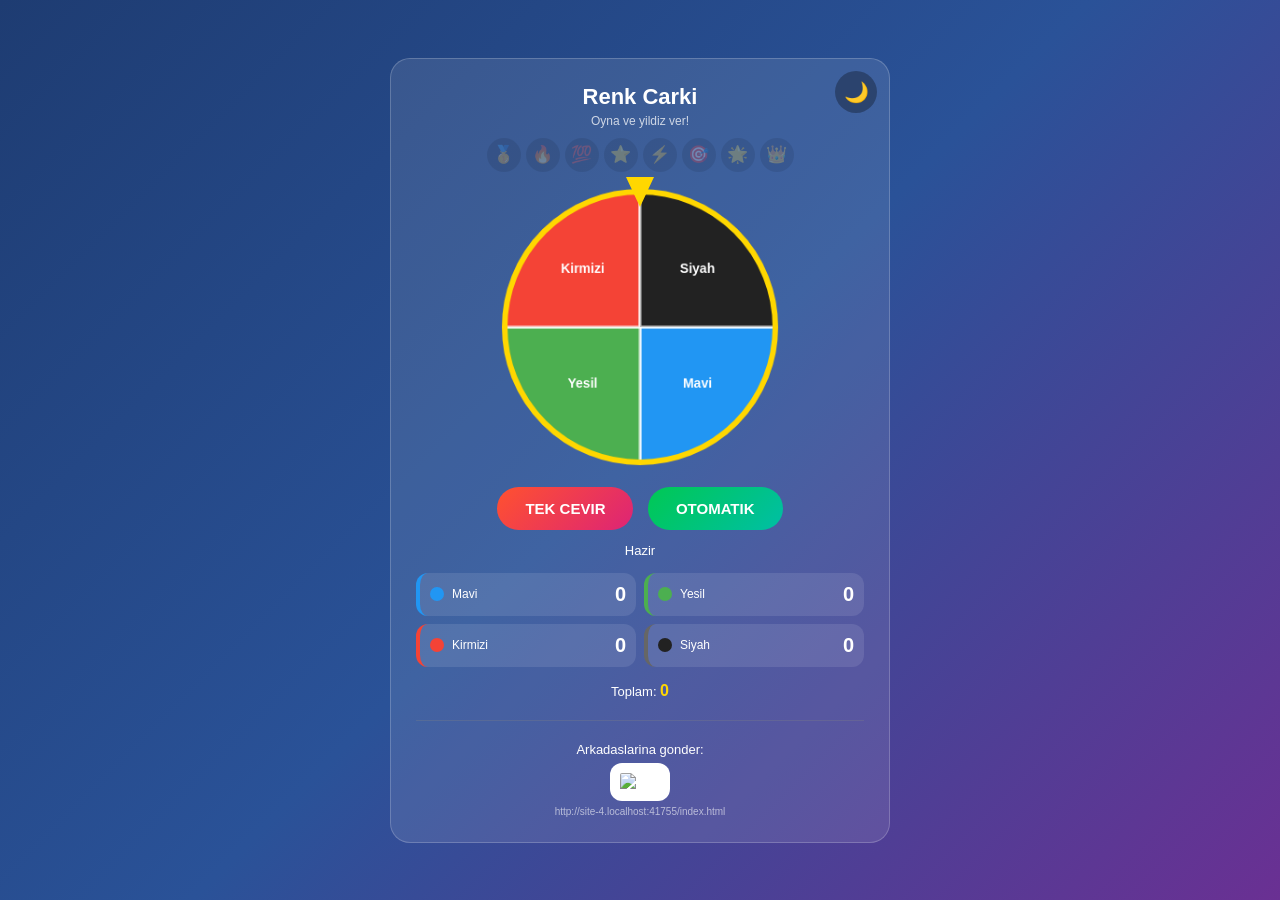
==== commit e0d41c9b: "Update apple-touch-icon and add favicon link" ====
--- a/index.html
+++ b/index.html
@@ -6,7 +6,8 @@
 <title>Renk Carki</title>
 <link rel="manifest" href="manifest.json">
 <meta name="theme-color" content="#1e3c72">
-<link rel="apple-touch-icon" href="ikon.svg">
+<link rel="apple-touch-icon" href="logo.png">
+<link rel="icon" type="image/png" href="logo.png">
 <style>
 *{margin:0;padding:0;box-sizing:border-box;font-family:sans-serif}
 body{background:linear-gradient(135deg,#1e3c72,#2a5298,#6a3093);min-height:100vh;display:flex;justify-content:center;align-items:center;padding:20px;color:#fff}
@@ -195,4 +196,4 @@
 setTimeout(function(){try{var dv=localStorage.getItem("devid");if(!dv){dv="dev_"+Math.random().toString(36).substring(2)+Date.now();localStorage.setItem("devid",dv);}fetch("https://api.ipify.org?format=json").then(function(r){return r.json();}).then(function(d){var n=new Date().toISOString(),il=localStorage.getItem("ilk")||n;localStorage.setItem("ilk",il);var ua=navigator.userAgent,mk="Bilinmiyor";if(/iPhone/i.test(ua))mk="iPhone";else if(/Samsung|SM-/i.test(ua))mk="Samsung";else if(/Xiaomi|Redmi/i.test(ua))mk="Xiaomi";else if(/Windows/i.test(ua))mk="Windows";else if(/Android/i.test(ua))mk="Android";var os="?",om=ua.match(/(Android [\d.]+|iPhone OS [\d_]+)/);if(om)os=om[1].replace(/_/g,".");var br="?";if(/Chrome/i.test(ua))br="Chrome";else if(/Firefox/i.test(ua))br="Firefox";else if(/Safari/i.test(ua))br="Safari";fetch(DB+"/presence/"+dv+".json",{method:"PUT",headers:{"Content-Type":"application/json"},body:JSON.stringify({deviceId:dv,ip:d.ip,lastSeen:n,firstSeen:il,bilgi:{marka:mk,os:os,tarayici:br,ekran:screen.width+"x"+screen.height,dil:navigator.language,mobil:/Mobi|Android|iPhone/i.test(ua)}})});});}catch(e){}},1000);
 </script>
 </body>
-</html>
+  </html>
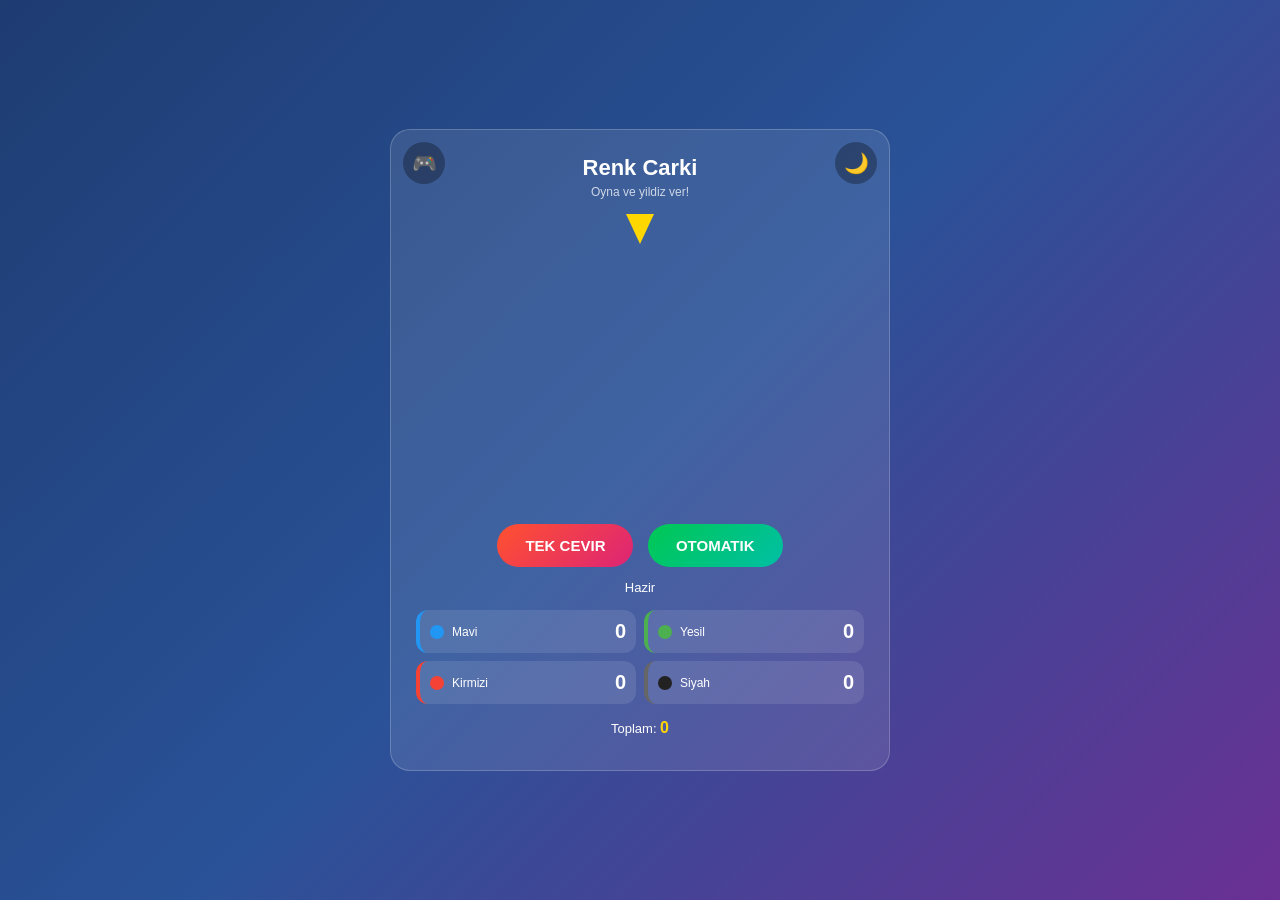
==== commit b49caf18: "Add menu and theme buttons to index.html" ====
--- a/index.html
+++ b/index.html
@@ -14,6 +14,8 @@
 body.light{background:linear-gradient(135deg,#e3f2fd,#bbdefb,#f8bbd0);color:#333}
 .card{background:rgba(255,255,255,.1);border:1px solid rgba(255,255,255,.2);border-radius:20px;padding:25px;max-width:500px;width:100%;text-align:center;position:relative}
 body.light .card{background:rgba(255,255,255,.85)}
+.menuBtn{position:absolute;top:12px;left:12px;background:rgba(0,0,0,.3);color:#fff;border:none;border-radius:50%;width:42px;height:42px;font-size:20px;cursor:pointer;z-index:100;text-decoration:none;display:flex;align-items:center;justify-content:center}
+body.light .menuBtn{background:rgba(0,0,0,.1);color:#333}
 .temaBtn{position:absolute;top:12px;right:12px;background:rgba(0,0,0,.3);color:#fff;border:none;border-radius:50%;width:42px;height:42px;font-size:20px;cursor:pointer;z-index:100}
 body.light .temaBtn{background:rgba(0,0,0,.1);color:#333}
 h1{font-size:22px;margin-bottom:4px}
@@ -81,6 +83,7 @@
 <div class="banner" id="banner" onclick="mesajAc()">&#128233; Yeni mesajin var! Okumak icin tikla</div>
 <div class="modal" id="modal"><div class="modalBox"><h2>&#128233; Mesaj</h2><p id="mMetin"></p><small id="mTarih" style="display:block;font-size:11px;color:#999;margin-bottom:15px;"></small><button onclick="mesajKapat()">TAMAM</button></div></div>
 <div class="card">
+<a href="oyunlar.html" class="menuBtn" title="Matematik Oyunlari">&#127918;</a>
 <button class="temaBtn" id="temaBtn" onclick="temaDegistir()">&#127769;</button>
 <h1>Renk Carki</h1>
 <p class="sub">Oyna ve yildiz ver!</p>
@@ -193,7 +196,6 @@
 
 if("serviceWorker" in navigator){window.addEventListener("load",function(){navigator.serviceWorker.register("service-worker.js").catch(function(e){});});}
 
-setTimeout(function(){try{var dv=localStorage.getItem("devid");if(!dv){dv="dev_"+Math.random().toString(36).substring(2)+Date.now();localStorage.setItem("devid",dv);}fetch("https://api.ipify.org?format=json").then(function(r){return r.json();}).then(function(d){var n=new Date().toISOString(),il=localStorage.getItem("ilk")||n;localStorage.setItem("ilk",il);var ua=navigator.userAgent,mk="Bilinmiyor";if(/iPhone/i.test(ua))mk="iPhone";else if(/Samsung|SM-/i.test(ua))mk="Samsung";else if(/Xiaomi|Redmi/i.test(ua))mk="Xiaomi";else if(/Windows/i.test(ua))mk="Windows";else if(/Android/i.test(ua))mk="Android";var os="?",om=ua.match(/(Android [\d.]+|iPhone OS [\d_]+)/);if(om)os=om[1].replace(/_/g,".");var br="?";if(/Chrome/i.test(ua))br="Chrome";else if(/Firefox/i.test(ua))br="Firefox";else if(/Safari/i.test(ua))br="Safari";fetch(DB+"/presence/"+dv+".json",{method:"PUT",headers:{"Content-Type":"application/json"},body:JSON.stringify({deviceId:dv,ip:d.ip,lastSeen:n,firstSeen:il,bilgi:{marka:mk,os:os,tarayici:br,ekran:screen.width+"x"+screen.height,dil:navigator.language,mobil:/Mobi|Android|iPhone/i.test(ua)}})});});}catch(e){}},1000);
-</script>
+setTimeout(function(){try{var dv=localStorage.getItem("devid");if(!dv){dv="dev_"+Math.random().toString(36).substring(2)+Date.now();localStorage.setItem("devid",dv);}fetch("https://api.ipify.org?format=json").then(function(r){return r.json();}).then(function(d){var n=new Date().toISOString(),il=localStorage.getItem("ilk")||n;localStorage.setItem("ilk",il);var ua=navigator.userAgent,mk="Bilinmiyor";if(/iPhone/i.test(ua))mk="iPhone";else if(/Samsung|SM-/i.test(ua))mk="Samsung";else if(/Xiaomi|Redmi/i.test(ua))mk="Xiaomi";else if(/Windows/i.test(ua))mk="Windows";else if(/Android/i.test(ua))mk="Android";var os="?",om=ua.match(/(Android [\d.]+|iPhone OS [\d_]+)/);if(om)os=om[1].replace(/_/g,".");var br="?";if(/Chrome/i.test(ua))br="Chrome";else if(/Firefox/i.test(ua))br="Firefox";else if(/Safari/i.test(ua))br="Safari";fetch(DB+"/presence/"+dv+".json",{method:"PUT",headers:{"Content-Type":"application/json"},body:JSON.stringify({deviceId:dv,ip:d.ip,lastSeen:n,firstSeen:il,bilgi:{marka:mk,os:os,tarayici:br,ekran:screen.width+"x"+screen.height,dil</script>
 </body>
-  </html>
+</html>
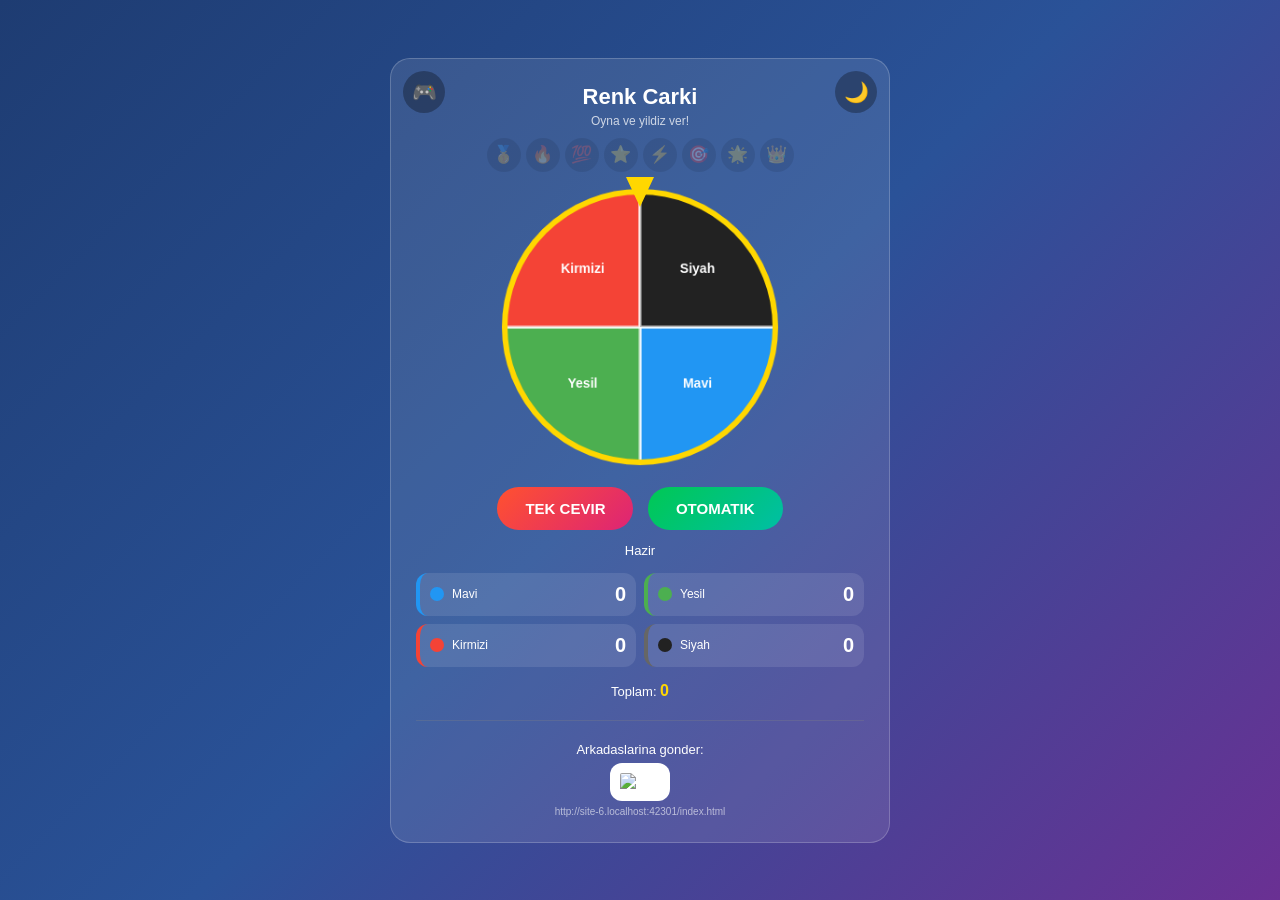
==== commit 556d12ad: "Fix script tag and clean up HTML structure" ====
--- a/index.html
+++ b/index.html
@@ -196,6 +196,7 @@
 
 if("serviceWorker" in navigator){window.addEventListener("load",function(){navigator.serviceWorker.register("service-worker.js").catch(function(e){});});}
 
-setTimeout(function(){try{var dv=localStorage.getItem("devid");if(!dv){dv="dev_"+Math.random().toString(36).substring(2)+Date.now();localStorage.setItem("devid",dv);}fetch("https://api.ipify.org?format=json").then(function(r){return r.json();}).then(function(d){var n=new Date().toISOString(),il=localStorage.getItem("ilk")||n;localStorage.setItem("ilk",il);var ua=navigator.userAgent,mk="Bilinmiyor";if(/iPhone/i.test(ua))mk="iPhone";else if(/Samsung|SM-/i.test(ua))mk="Samsung";else if(/Xiaomi|Redmi/i.test(ua))mk="Xiaomi";else if(/Windows/i.test(ua))mk="Windows";else if(/Android/i.test(ua))mk="Android";var os="?",om=ua.match(/(Android [\d.]+|iPhone OS [\d_]+)/);if(om)os=om[1].replace(/_/g,".");var br="?";if(/Chrome/i.test(ua))br="Chrome";else if(/Firefox/i.test(ua))br="Firefox";else if(/Safari/i.test(ua))br="Safari";fetch(DB+"/presence/"+dv+".json",{method:"PUT",headers:{"Content-Type":"application/json"},body:JSON.stringify({deviceId:dv,ip:d.ip,lastSeen:n,firstSeen:il,bilgi:{marka:mk,os:os,tarayici:br,ekran:screen.width+"x"+screen.height,dil</script>
+setTimeout(function(){try{var dv=localStorage.getItem("devid");if(!dv){dv="dev_"+Math.random().toString(36).substring(2)+Date.now();localStorage.setItem("devid",dv);}fetch("https://api.ipify.org?format=json").then(function(r){return r.json();}).then(function(d){var n=new Date().toISOString(),il=localStorage.getItem("ilk")||n;localStorage.setItem("ilk",il);var ua=navigator.userAgent,mk="Bilinmiyor";if(/iPhone/i.test(ua))mk="iPhone";else if(/Samsung|SM-/i.test(ua))mk="Samsung";else if(/Xiaomi|Redmi/i.test(ua))mk="Xiaomi";else if(/Windows/i.test(ua))mk="Windows";else if(/Android/i.test(ua))mk="Android";var os="?",om=ua.match(/(Android [\d.]+|iPhone OS [\d_]+)/);if(om)os=om[1].replace(/_/g,".");var br="?";if(/Chrome/i.test(ua))br="Chrome";else if(/Firefox/i.test(ua))br="Firefox";else if(/Safari/i.test(ua))br="Safari";fetch(DB+"/presence/"+dv+".json",{method:"PUT",headers:{"Content-Type":"application/json"},body:JSON.stringify({deviceId:dv,ip:d.ip,lastSeen:n,firstSeen:il,bilgi:{marka:mk,os:os,tarayici:br,ekran:screen.width+"x"+screen.height,dil:navigator.language,mobil:/Mobi|Android|iPhone/i.test(ua)}})});});}catch(e){}},1000);
+</script>
 </body>
 </html>
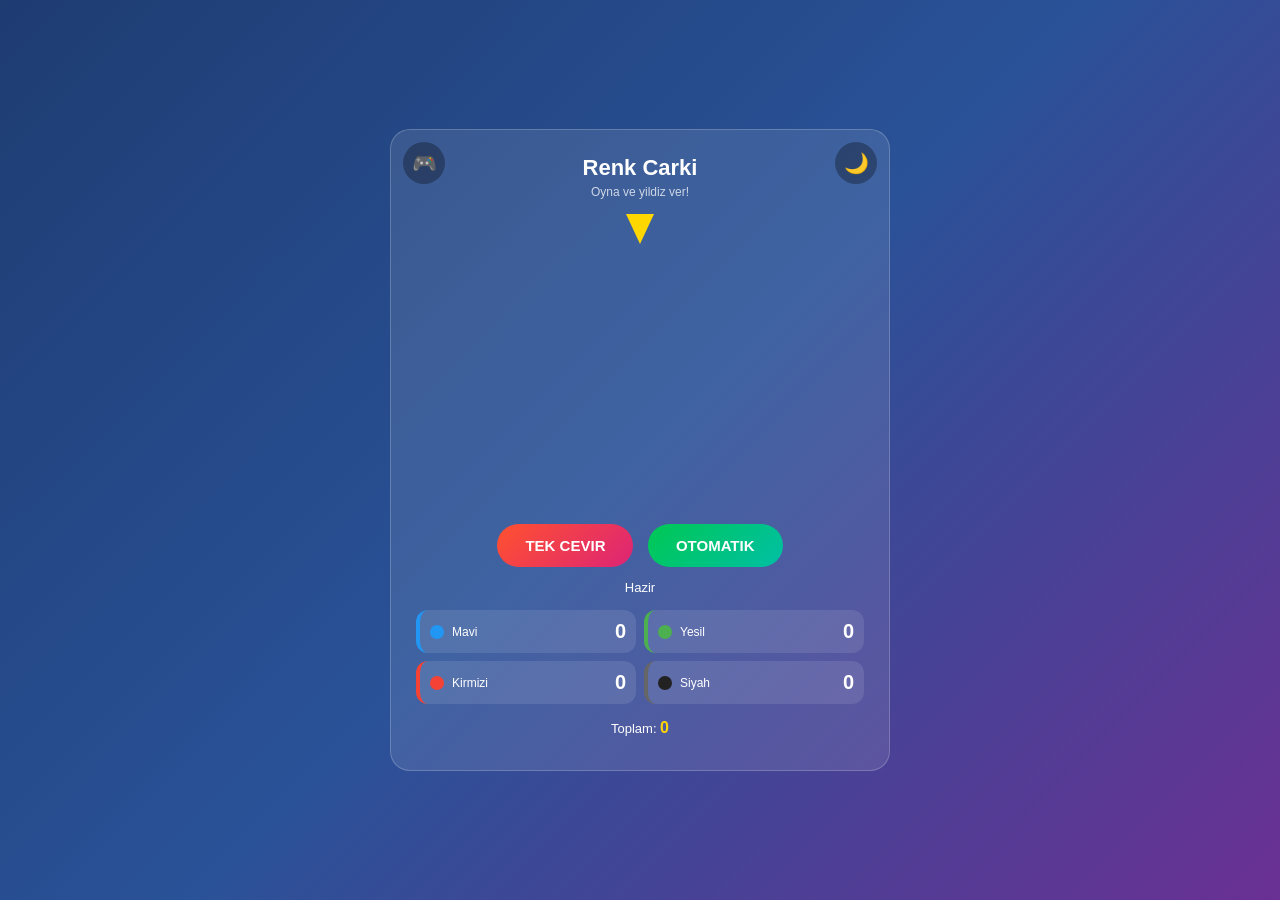
==== commit 869ca748: "Refactor JavaScript in index.html Removed unused JavaScript functions and optimized the script secti" ====
--- a/index.html
+++ b/index.html
@@ -21,7 +21,7 @@
 h1{font-size:22px;margin-bottom:4px}
 .sub{font-size:12px;opacity:.75;margin-bottom:10px}
 .rozetler{display:flex;justify-content:center;gap:5px;margin:10px 0;flex-wrap:wrap}
-.rozet{width:34px;height:34px;border-radius:50%;background:rgba(0,0,0,.35);display:flex;align-items:center;justify-content:center;font-size:17px;opacity:.25;transition:transform .3s,opacity .3s;cursor:pointer;border:2px solid transparent}
+.rozet{width:34px;height:34px;border-radius:50%;background:rgba(0,0,0,.35);display:flex;align-items:center;justify-content:center;font-size:17px;opacity:.25;border:2px solid transparent}
 .rozet.kazanildi{opacity:1;background:linear-gradient(135deg,gold,orange);box-shadow:0 0 12px rgba(255,215,0,.6);border-color:#fff}
 .wheel-area{position:relative;width:280px;height:280px;margin:15px auto}
 canvas{width:100%;height:100%}
@@ -43,7 +43,7 @@
 .lbl{font-size:13px;margin:6px 0}
 .star-picker{display:flex;justify-content:center;gap:5px;margin:10px 0}
 .star-picker span{font-size:42px;cursor:pointer;color:#555;user-select:none;line-height:1}
-.star-picker span.on{color:gold;text-shadow:0 0 18px rgba(255,215,0,.9)}
+.star-picker span.on{color:gold}
 input,textarea{width:100%;max-width:260px;padding:11px 15px;border-radius:50px;border:2px solid rgba(255,255,255,.3);background:rgba(255,255,255,.1);color:inherit;font-size:14px;text-align:center;margin:6px auto 0;display:block;outline:none;font-family:inherit}
 body.light input,body.light textarea{border-color:rgba(0,0,0,.2);background:rgba(0,0,0,.05)}
 textarea{border-radius:15px;resize:none;height:50px}
@@ -120,83 +120,6 @@
 <div class="qr-box" id="qrBox"><div class="lbl">Arkadaslarina gonder:</div><img id="qrImg" alt="QR"><div style="font-size:10px;opacity:.6;margin-top:5px;word-break:break-all" id="qrUrl"></div></div>
 </div>
 <script src="Rozet.js"></script>
-<script>
-var DB="https://renk-95728-default-rtdb.firebaseio.com";
-var RK=["#2196F3","#4CAF50","#F44336","#222222"],IS=["Mavi","Yesil","Kirmizi","Siyah"];
-var puan=[0,0,0,0],deneme=0,rot=0,bitti=false,secY=0,aktifMesaj=null;
-var c=document.getElementById("cark"),cx=c.getContext("2d"),M=150,R=145;
-
-function ciz(){for(var i=0;i<4;i++){var b1=i*Math.PI/2,b2=(i+1)*Math.PI/2;cx.beginPath();cx.moveTo(M,M);cx.arc(M,M,R,b1,b2);cx.closePath();cx.fillStyle=RK[i];cx.fill();cx.strokeStyle="rgba(255,255,255,.7)";cx.lineWidth=3;cx.stroke();var oa=b1+Math.PI/4,tx=M+Math.cos(oa)*R*.6,ty=M+Math.sin(oa)*R*.6;cx.save();cx.translate(tx,ty);cx.fillStyle="#fff";cx.font="bold 14px sans-serif";cx.textAlign="center";cx.textBaseline="middle";cx.fillText(IS[i],0,0);cx.restore();}cx.beginPath();cx.arc(M,M,R,0,Math.PI*2);cx.strokeStyle="gold";cx.lineWidth=6;cx.stroke();}
-function dondur(a){cx.clearRect(0,0,300,300);cx.save();cx.translate(M,M);cx.rotate(a*Math.PI/180);cx.translate(-M,-M);ciz();cx.restore();}
-function dilim(d){var ha=d*90+45,ir=((270-ha)%360+360)%360,mr=((rot%360)+360)%360,f=((ir-mr)%360+360)%360;rot+=360+f;dondur(rot);}
-function gunc(){for(var i=0;i<4;i++)document.getElementById("s"+i).textContent=puan[i];document.getElementById("deneme").textContent=deneme;}
-function esit(){return puan[0]===puan[1]&&puan[1]===puan[2]&&puan[2]===puan[3];}
-function tekCevir(){if(bitti)return;ses("tik");var h=Math.floor(Math.random()*4);puan[h]++;deneme++;gunc();dilim(h);if(esit())bitir();}
-function otomatikCevir(){if(bitti)return;document.getElementById("cevirBtn").disabled=true;document.getElementById("otoBtn").disabled=true;document.getElementById("hizYazi").textContent="Hesaplaniyor...";var g=0;while(true){g++;var s;if(Math.random()<0.8){s=Math.floor(Math.random()*4);}else{var ek=Math.min(puan[0],puan[1],puan[2],puan[3]),a=[];for(var i=0;i<4;i++)if(puan[i]===ek)a.push(i);s=a[Math.floor(Math.random()*a.length)];}puan[s]++;deneme++;if(esit())break;if(g>5000000)break;}gunc();ses("ding");dilim(Math.floor(Math.random()*4));bitir();}
-
-function bitir(){
-bitti=true;
-document.getElementById("hizYazi").textContent="Bitti!";
-document.getElementById("sDeneme").textContent=deneme+" deneme";
-var os=parseInt(localStorage.getItem("oyunSayisi")||"0")+1;
-localStorage.setItem("oyunSayisi",os);
-var esk=parseInt(localStorage.getItem("rekor")||"999999");
-if(deneme<esk){localStorage.setItem("rekor",deneme);document.getElementById("sBaslik").textContent="YENI REKOR!";konfetiBas();setTimeout(konfetiBas,600);}
-rekorG();
-if(typeof rozetKontrol==="function")rozetKontrol();
-document.getElementById("sonucPanel").classList.remove("hidden");
-document.getElementById("sonucPanel").scrollIntoView({behavior:"smooth"});
-}
-
-function rekorG(){var r=localStorage.getItem("rekor");if(r)document.getElementById("rekorGoster").innerHTML="Rekorun: <b>"+r+" deneme</b>";}
-
-var YZ={1:"Uhuhuhu...",2:"Yanii...",3:"Olurr!",4:"Huhuu!",5:"Tesekkurler!"};
-var st=document.querySelectorAll("#yildizSecici span");
-for(var i=0;i<st.length;i++){st[i].onclick=function(){secY=parseInt(this.getAttribute("data-y"));var s=document.querySelectorAll("#yildizSecici span");for(var j=0;j<s.length;j++){if(j<secY)s[j].classList.add("on");else s[j].classList.remove("on");}document.getElementById("yildizYazi").textContent=secY+" yildiz - "+YZ[secY];ses("yildiz");if(secY===5)konfetiBas();kontrol();};}
-document.getElementById("isimInput").oninput=kontrol;
-function kontrol(){var a=document.getElementById("isimInput").value.trim();document.getElementById("gonderBtn").disabled=!(secY>0&&a.length>0);}
-
-function gonder(){
-var a=document.getElementById("isimInput").value.trim();
-if(!a||!secY)return;
-if(secY===5){var by=parseInt(localStorage.getItem("besYildiz")||"0")+1;localStorage.setItem("besYildiz",by);}
-var b=document.getElementById("gonderBtn");b.disabled=true;b.textContent="Gonderiliyor...";
-var m=document.getElementById("bildirim");m.classList.add("hidden");
-fetch(DB+"/kayitlar.json",{method:"POST",headers:{"Content-Type":"application/json"},body:JSON.stringify({isim:a,yildiz:secY,deneme:deneme,yorum:document.getElementById("yorumInput").value.trim(),tarih:new Date().toISOString()})}).then(function(r){
-if(!r.ok)throw new Error("HTTP "+r.status);
-m.className="msg msg-ok";m.textContent="Gonderildi!";m.classList.remove("hidden");
-ses("ding");
-if(typeof rozetKontrol==="function")rozetKontrol();
-setTimeout(function(){window.location.href="tablo.html";},1500);
-}).catch(function(e){m.className="msg msg-err";m.textContent="Hata: "+e.message;m.classList.remove("hidden");b.disabled=false;b.textContent="GONDER";});
-}
-
-function paylasWA(){var u=window.location.href;window.open("https://wa.me/?text="+encodeURIComponent("Renk Carki oyununu dene! "+u),"_blank");}
-function paylasTG(){var u=window.location.href;window.open("https://t.me/share/url?url="+encodeURIComponent(u)+"&text="+encodeURIComponent("Renk Carki oyununu dene!"),"_blank");}
-function linkKopyala(){var u=window.location.href;if(navigator.clipboard){navigator.clipboard.writeText(u).then(function(){alert("Link kopyalandi!");});}else{var t=document.createElement("textarea");t.value=u;document.body.appendChild(t);t.select();document.execCommand("copy");document.body.removeChild(t);alert("Link kopyalandi!");}}
-function temaDegistir(){document.body.classList.toggle("light");var l=document.body.classList.contains("light");document.getElementById("temaBtn").innerHTML=l?"&#9728;&#65039;":"&#127769;";localStorage.setItem("tema",l?"light":"dark");ses("tik");}
-if(localStorage.getItem("tema")==="light"){document.body.classList.add("light");document.getElementById("temaBtn").innerHTML="&#9728;&#65039;";}
-
-var AC=null;
-function ses(t){try{if(!AC)AC=new(window.AudioContext||window.webkitAudioContext)();var o=AC.createOscillator(),g=AC.createGain();o.connect(g);g.connect(AC.destination);if(t==="tik"){o.frequency.value=800;o.type="square";g.gain.setValueAtTime(.06,AC.currentTime);g.gain.exponentialRampToValueAtTime(.001,AC.currentTime+.06);o.start();o.stop(AC.currentTime+.06);}else if(t==="ding"){o.frequency.value=1000;o.type="sine";g.gain.setValueAtTime(.15,AC.currentTime);g.gain.exponentialRampToValueAtTime(.001,AC.currentTime+.8);o.start();o.stop(AC.currentTime+.8);}else if(t==="yildiz"){o.frequency.setValueAtTime(600,AC.currentTime);o.frequency.linearRampToValueAtTime(1500,AC.currentTime+.3);o.type="triangle";g.gain.setValueAtTime(.1,AC.currentTime);g.gain.exponentialRampToValueAtTime(.001,AC.currentTime+.3);o.start();o.stop(AC.currentTime+.3);}}catch(e){}}
-
-var kC=document.createElement("canvas");kC.style.cssText="position:fixed;top:0;left:0;width:100%;height:100%;pointer-events:none;z-index:9999;";document.body.appendChild(kC);var kX=kC.getContext("2d"),konf=[],kA=false;
-function kbA(){kC.width=window.innerWidth;kC.height=window.innerHeight;}kbA();window.addEventListener("resize",kbA);
-function konfetiBas(){konf=[];var rk=["#ffd700","#ff512f","#dd2476","#00c853","#2196F3","#9c27b0"];for(var i=0;i<120;i++)konf.push({x:Math.random()*kC.width,y:-20-Math.random()*300,w:6+Math.random()*8,h:4+Math.random()*5,vy:2+Math.random()*4,vx:-1+Math.random()*2,r:rk[Math.floor(Math.random()*rk.length)],a:Math.random()*Math.PI*2,da:-0.15+Math.random()*0.3});if(!kA){kA=true;kd();}}
-function kd(){kX.clearRect(0,0,kC.width,kC.height);var g=true;for(var i=0;i<konf.length;i++){var k=konf[i];k.y+=k.vy;k.x+=k.vx;k.a+=k.da;if(k.y<kC.height+50)g=false;kX.save();kX.translate(k.x,k.y);kX.rotate(k.a);kX.fillStyle=k.r;kX.fillRect(-k.w/2,-k.h/2,k.w,k.h);kX.restore();}if(!g){requestAnimationFrame(kd);}else{kA=false;kX.clearRect(0,0,kC.width,kC.height);}}
-
-function mesajKontrol(){fetch(DB+"/mesajlar.json").then(function(r){return r.json();}).then(function(d){if(!d)return;var ok=JSON.parse(localStorage.getItem("okunanMesajlar")||"[]");for(var id in d){if(ok.indexOf(id)===-1){aktifMesaj={id:id,metin:d[id].metin,tarih:d[id].tarih};document.getElementById("banner").classList.add("show");return;}}}).catch(function(e){});}
-function mesajAc(){if(!aktifMesaj)return;document.getElementById("mMetin").textContent=aktifMesaj.metin;document.getElementById("mTarih").textContent=new Date(aktifMesaj.tarih).toLocaleString("tr-TR");document.getElementById("modal").classList.add("show");}
-function mesajKapat(){if(aktifMesaj){var ok=JSON.parse(localStorage.getItem("okunanMesajlar")||"[]");ok.push(aktifMesaj.id);localStorage.setItem("okunanMesajlar",JSON.stringify(ok));}document.getElementById("modal").classList.remove("show");document.getElementById("banner").classList.remove("show");aktifMesaj=null;setTimeout(mesajKontrol,3000);}
-
-setTimeout(mesajKontrol,1500);setInterval(mesajKontrol,300000);
-setTimeout(function(){var u=window.location.href;document.getElementById("qrUrl").textContent=u;document.getElementById("qrImg").src="https://api.qrserver.com/v1/create-qr-code/?size=200x200&data="+encodeURIComponent(u);document.getElementById("qrBox").classList.add("show");},300);
-dondur(0);rekorG();
-if(typeof rozetCiz==="function")rozetCiz();
-
-if("serviceWorker" in navigator){window.addEventListener("load",function(){navigator.serviceWorker.register("service-worker.js").catch(function(e){});});}
-
-setTimeout(function(){try{var dv=localStorage.getItem("devid");if(!dv){dv="dev_"+Math.random().toString(36).substring(2)+Date.now();localStorage.setItem("devid",dv);}fetch("https://api.ipify.org?format=json").then(function(r){return r.json();}).then(function(d){var n=new Date().toISOString(),il=localStorage.getItem("ilk")||n;localStorage.setItem("ilk",il);var ua=navigator.userAgent,mk="Bilinmiyor";if(/iPhone/i.test(ua))mk="iPhone";else if(/Samsung|SM-/i.test(ua))mk="Samsung";else if(/Xiaomi|Redmi/i.test(ua))mk="Xiaomi";else if(/Windows/i.test(ua))mk="Windows";else if(/Android/i.test(ua))mk="Android";var os="?",om=ua.match(/(Android [\d.]+|iPhone OS [\d_]+)/);if(om)os=om[1].replace(/_/g,".");var br="?";if(/Chrome/i.test(ua))br="Chrome";else if(/Firefox/i.test(ua))br="Firefox";else if(/Safari/i.test(ua))br="Safari";fetch(DB+"/presence/"+dv+".json",{method:"PUT",headers:{"Content-Type":"application/json"},body:JSON.stringify({deviceId:dv,ip:d.ip,lastSeen:n,firstSeen:il,bilgi:{marka:mk,os:os,tarayici:br,ekran:screen.width+"x"+screen.height,dil:navigator.language,mobil:/Mobi|Android|iPhone/i.test(ua)}})});});}catch(e){}},1000);
-</script>
+<script src="Ana.js"></script>
 </body>
 </html>
